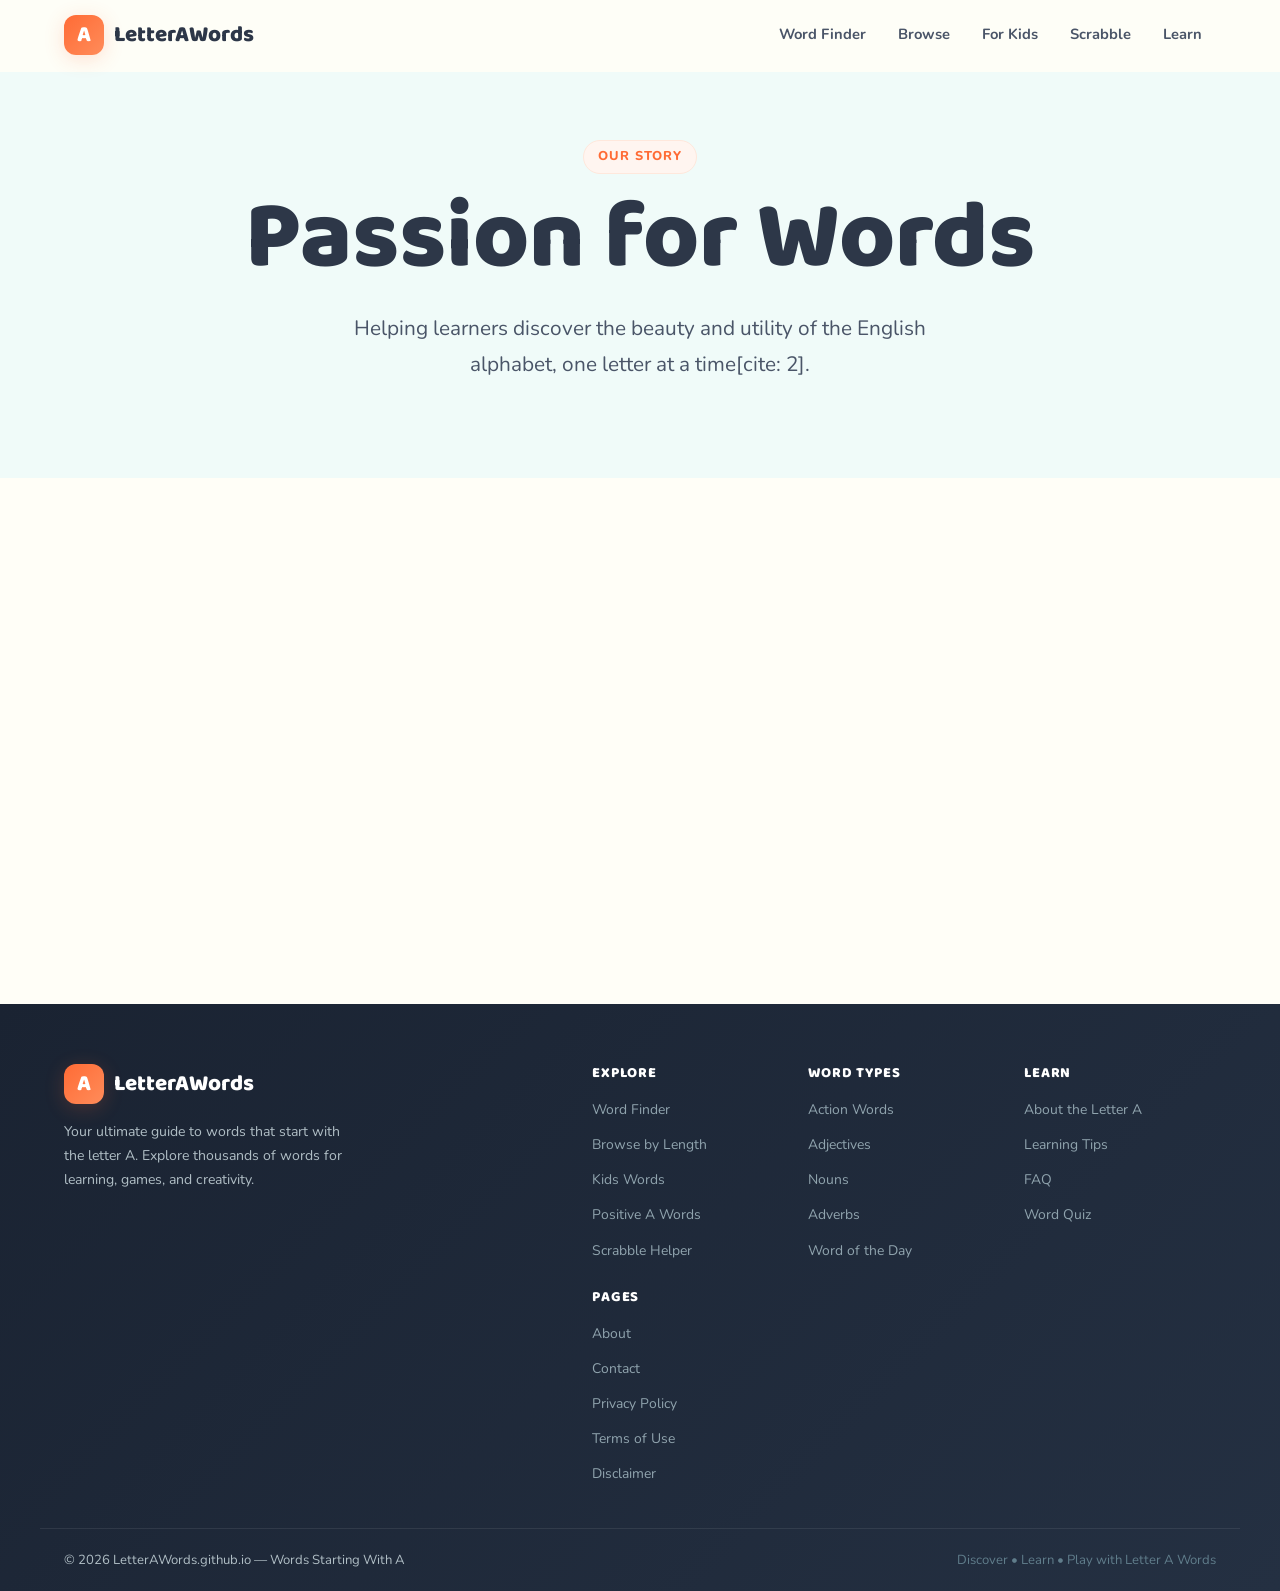
==== about.html @ 2f31f101 "Create about.html" ====
<!DOCTYPE html>
<html lang="en">
<head>
  <meta charset="UTF-8" />
  <meta name="viewport" content="width=device-width, initial-scale=1.0" />
  <title>About Us — Letter A Words</title>
  <link rel="stylesheet" href="css/style.css" />
  <link rel="icon" type="image/png" sizes="32x32" href="/favicon.png">
  <style>
    .about-hero { padding: 140px 0 60px; background: var(--bg2); text-align: center; }
    .about-content { padding: 80px 0; }
    .profile-card { 
      display: flex; 
      gap: 40px; 
      align-items: center; 
      background: var(--surface); 
      padding: 40px; 
      border-radius: var(--radius-xl); 
      border: 2px solid var(--border);
      box-shadow: var(--shadow);
    }
    .profile-text h2 { color: var(--primary); margin-bottom: 15px; }
    .profile-text p { color: var(--text2); margin-bottom: 20px; line-height: 1.8; }
    @media (max-width: 768px) {
      .profile-card { flex-direction: column; text-align: center; }
    }
  </style>
</head>
<body>
  <header id="site-header" role="banner"></header>

  <section class="about-hero">
    <div class="container">
      <div class="section-tag">Our Story</div>
      <h1 class="hero-title">Passion for <span class="highlight">Words</span></h1>
      <p class="hero-subtitle">Helping learners discover the beauty and utility of the English alphabet, one letter at a time[cite: 2].</p>
    </div>
  </section>

  <main class="about-content container">
    <div class="profile-card animate-on-scroll">
      <div class="profile-text">
        <h2>Meet the Creator</h2>
        <p>Hi, I'm <strong>Michael</strong>. As a web developer and SEO expert, I created <strong>Letter A Words</strong> to combine my technical skills with a love for educational accessibility[cite: 2].</p>
        <p>This platform was built to provide a comprehensive, 100% free resource for students, writers, and word game enthusiasts[cite: 2]. Whether you are looking for positive A words for daily affirmations or high-scoring Scrabble terms, my goal is to make your search effortless and engaging[cite: 2].</p>
        <div class="hero-stats" style="justify-content: flex-start; margin-top: 20px;">
          <div class="stat-item">
            <span class="stat-num">SEO</span>
            <span class="stat-label">Optimized</span>
          </div>
          <div class="stat-item">
            <span class="stat-num">Dev</span>
            <span class="stat-label">Focused</span>
          </div>
        </div>
      </div>
    </div>
  </main>

  <footer id="site-footer" role="contentinfo"></footer>
  <script src="components/header.js"></script>
  <script src="components/footer.js"></script>
  <script src="js/app.js"></script>
</body>
</html>
---- css/style.css ----
/* =====================================================
   Letter A Words — Main Stylesheet
   letterawords.github.io
   Educational · Bright · Animated
   ===================================================== */

@import url('https://fonts.googleapis.com/css2?family=Nunito:wght@400;600;700;800;900&family=Baloo+2:wght@400;500;600;700;800&display=swap');

/* ── CSS Variables ─────────────────────────────────── */
:root {
  --primary: #FF6B35;
  --primary-light: #FF8C5A;
  --primary-dark: #E85520;
  --secondary: #4ECDC4;
  --secondary-dark: #38B2AA;
  --accent: #FFE66D;
  --accent2: #A8EDEA;
  --purple: #C77DFF;
  --green: #52D17C;
  --blue: #4A90D9;
  --pink: #FF6B9D;

  --bg: #FFFEF7;
  --bg2: #F0FBF9;
  --bg3: #FFF5F0;
  --surface: #FFFFFF;
  --surface2: #F8FFFE;

  --text: #2D3748;
  --text2: #4A5568;
  --text3: #718096;
  --text-light: #A0AEC0;

  --border: #E8F4F2;
  --border2: #FFE8DC;

  --shadow-sm: 0 2px 8px rgba(78, 205, 196, 0.12);
  --shadow: 0 4px 20px rgba(78, 205, 196, 0.18);
  --shadow-lg: 0 8px 40px rgba(78, 205, 196, 0.22);
  --shadow-orange: 0 4px 20px rgba(255, 107, 53, 0.2);

  --radius: 16px;
  --radius-sm: 10px;
  --radius-lg: 24px;
  --radius-xl: 32px;

  --font-display: 'Baloo 2', cursive;
  --font-body: 'Nunito', sans-serif;

  --transition: 0.25s ease;
  --transition-slow: 0.4s cubic-bezier(0.34, 1.56, 0.64, 1);
}

/* ── Reset & Base ─────────────────────────────────── */
*, *::before, *::after { box-sizing: border-box; margin: 0; padding: 0; }

html { scroll-behavior: smooth; font-size: 16px; }

body {
  font-family: var(--font-body);
  background: var(--bg);
  color: var(--text);
  line-height: 1.7;
  overflow-x: hidden;
}

/* Scrollbar */
::-webkit-scrollbar { width: 8px; }
::-webkit-scrollbar-track { background: var(--bg2); }
::-webkit-scrollbar-thumb { background: var(--secondary); border-radius: 4px; }
::-webkit-scrollbar-thumb:hover { background: var(--secondary-dark); }

h1, h2, h3, h4, h5 { font-family: var(--font-display); line-height: 1.25; }
a { text-decoration: none; color: inherit; }
img { max-width: 100%; }
ul { list-style: none; }
button, input, select, textarea { font-family: var(--font-body); }

.container {
  max-width: 1200px;
  margin: 0 auto;
  padding: 0 24px;
}

/* ── Header ────────────────────────────────────────── */
#site-header {
  position: fixed;
  top: 0; left: 0; right: 0;
  z-index: 1000;
  background: rgba(255, 254, 247, 0.92);
  backdrop-filter: blur(12px);
  border-bottom: 2px solid transparent;
  transition: all 0.3s ease;
}
#site-header.scrolled {
  border-bottom-color: var(--border);
  box-shadow: 0 2px 20px rgba(78, 205, 196, 0.12);
}
.header-inner {
  max-width: 1200px;
  margin: 0 auto;
  padding: 0 24px;
  height: 70px;
  display: flex;
  align-items: center;
  gap: 32px;
}
.logo {
  display: flex;
  align-items: center;
  gap: 10px;
  font-family: var(--font-display);
  font-size: 1.4rem;
  font-weight: 800;
  color: var(--text);
}
.logo-letter {
  width: 40px; height: 40px;
  background: linear-gradient(135deg, var(--primary), var(--primary-light));
  color: white;
  border-radius: 12px;
  display: flex; align-items: center; justify-content: center;
  font-size: 1.4rem;
  font-weight: 900;
  box-shadow: var(--shadow-orange);
  animation: logoFloat 3s ease-in-out infinite;
}
@keyframes logoFloat {
  0%, 100% { transform: translateY(0); }
  50% { transform: translateY(-3px); }
}
.logo-text { color: var(--text); }
.logo:hover .logo-letter { transform: rotate(-5deg) scale(1.1); transition: transform 0.3s; }

.main-nav { margin-left: auto; }
.main-nav ul { display: flex; gap: 4px; }
.main-nav a {
  padding: 8px 14px;
  border-radius: var(--radius-sm);
  font-weight: 700;
  font-size: 0.92rem;
  color: var(--text2);
  transition: all var(--transition);
  position: relative;
}
.main-nav a::after {
  content: '';
  position: absolute;
  bottom: 4px; left: 14px; right: 14px;
  height: 2px;
  background: var(--primary);
  border-radius: 2px;
  transform: scaleX(0);
  transition: transform var(--transition);
}
.main-nav a:hover { color: var(--primary); background: var(--bg3); }
.main-nav a:hover::after { transform: scaleX(1); }

.nav-toggle {
  display: none;
  flex-direction: column;
  gap: 5px;
  background: none;
  border: none;
  cursor: pointer;
  padding: 6px;
  margin-left: auto;
}
.nav-toggle span {
  display: block;
  width: 24px; height: 3px;
  background: var(--text);
  border-radius: 2px;
  transition: all 0.3s;
}
.nav-toggle.active span:nth-child(1) { transform: rotate(45deg) translate(5px, 6px); }
.nav-toggle.active span:nth-child(2) { opacity: 0; }
.nav-toggle.active span:nth-child(3) { transform: rotate(-45deg) translate(5px, -6px); }

/* ── Hero Section ──────────────────────────────────── */
#hero {
  padding: 140px 0 80px;
  background: linear-gradient(135deg, #FFFEF7 0%, #F0FBF9 50%, #FFF5F0 100%);
  position: relative;
  overflow: hidden;
  text-align: center;
}
#hero::before {
  content: '';
  position: absolute;
  top: -80px; right: -80px;
  width: 400px; height: 400px;
  background: radial-gradient(circle, rgba(255,107,53,0.08) 0%, transparent 70%);
  border-radius: 50%;
  animation: pulse 6s ease-in-out infinite;
}
#hero::after {
  content: '';
  position: absolute;
  bottom: -60px; left: -60px;
  width: 300px; height: 300px;
  background: radial-gradient(circle, rgba(78,205,196,0.1) 0%, transparent 70%);
  border-radius: 50%;
  animation: pulse 5s ease-in-out infinite reverse;
}
@keyframes pulse {
  0%, 100% { transform: scale(1); opacity: 0.6; }
  50% { transform: scale(1.1); opacity: 1; }
}

.hero-badge {
  display: inline-flex;
  align-items: center;
  gap: 6px;
  background: rgba(255,107,53,0.1);
  color: var(--primary);
  padding: 6px 16px;
  border-radius: 99px;
  font-size: 0.85rem;
  font-weight: 700;
  margin-bottom: 24px;
  border: 1.5px solid rgba(255,107,53,0.2);
  animation: fadeSlideDown 0.6s ease both;
}
.hero-badge .badge-dot {
  width: 8px; height: 8px;
  background: var(--primary);
  border-radius: 50%;
  animation: blink 2s ease-in-out infinite;
}
@keyframes blink { 0%,100%{opacity:1} 50%{opacity:0.3} }

.hero-title {
  font-size: clamp(3rem, 8vw, 6rem);
  font-weight: 900;
  line-height: 1.1;
  margin-bottom: 20px;
  animation: fadeSlideDown 0.7s 0.1s ease both;
}
.hero-title .letter-a-big {
  display: inline-block;
  background: linear-gradient(135deg, var(--primary), var(--purple));
  -webkit-background-clip: text;
  -webkit-text-fill-color: transparent;
  background-clip: text;
  animation: colorShift 4s ease-in-out infinite;
}
@keyframes colorShift {
  0%, 100% { filter: hue-rotate(0deg); }
  50% { filter: hue-rotate(20deg); }
}
.hero-subtitle {
  font-size: clamp(1.05rem, 2vw, 1.3rem);
  color: var(--text2);
  max-width: 600px;
  margin: 0 auto 36px;
  animation: fadeSlideDown 0.8s 0.2s ease both;
}

/* Hero Quick Search */
.hero-search {
  display: flex;
  align-items: center;
  max-width: 560px;
  margin: 0 auto 40px;
  background: var(--surface);
  border-radius: 99px;
  padding: 6px;
  box-shadow: var(--shadow-lg), 0 0 0 3px rgba(78,205,196,0.1);
  animation: fadeSlideDown 0.9s 0.3s ease both;
  border: 2px solid var(--border);
  transition: box-shadow 0.3s;
}
.hero-search:focus-within {
  box-shadow: var(--shadow-lg), 0 0 0 4px rgba(78,205,196,0.25);
  border-color: var(--secondary);
}
.hero-search input {
  flex: 1;
  border: none;
  outline: none;
  background: none;
  padding: 10px 16px;
  font-size: 1.05rem;
  color: var(--text);
  font-weight: 600;
}
.hero-search input::placeholder { color: var(--text-light); font-weight: 400; }
.hero-search button {
  padding: 10px 26px;
  background: linear-gradient(135deg, var(--primary), var(--primary-dark));
  color: white;
  border: none;
  border-radius: 99px;
  font-size: 1rem;
  font-weight: 800;
  cursor: pointer;
  transition: all var(--transition-slow);
  box-shadow: var(--shadow-orange);
}
.hero-search button:hover { transform: scale(1.04); box-shadow: 0 6px 24px rgba(255,107,53,0.35); }

.hero-stats {
  display: flex;
  justify-content: center;
  gap: 32px;
  flex-wrap: wrap;
  animation: fadeSlideDown 1s 0.4s ease both;
}
.stat-item { text-align: center; }
.stat-num {
  font-family: var(--font-display);
  font-size: 2rem;
  font-weight: 900;
  color: var(--primary);
  display: block;
}
.stat-label {
  font-size: 0.8rem;
  color: var(--text3);
  font-weight: 700;
  text-transform: uppercase;
  letter-spacing: 0.05em;
}

/* Floating letters decoration */
.hero-floaters {
  position: absolute;
  top: 0; left: 0; right: 0; bottom: 0;
  pointer-events: none;
  overflow: hidden;
}
.floater {
  position: absolute;
  font-family: var(--font-display);
  font-weight: 900;
  color: rgba(78,205,196,0.08);
  font-size: clamp(3rem, 8vw, 8rem);
  animation: floatUp linear infinite;
  user-select: none;
}
@keyframes floatUp {
  from { transform: translateY(110%) rotate(0deg); opacity: 0; }
  10% { opacity: 1; }
  90% { opacity: 1; }
  to { transform: translateY(-110%) rotate(15deg); opacity: 0; }
}

/* ── Section Shared Styles ─────────────────────────── */
section { padding: 80px 0; }
.section-header {
  text-align: center;
  margin-bottom: 52px;
}
.section-tag {
  display: inline-block;
  background: var(--bg3);
  color: var(--primary);
  padding: 5px 14px;
  border-radius: 99px;
  font-size: 0.8rem;
  font-weight: 800;
  text-transform: uppercase;
  letter-spacing: 0.08em;
  margin-bottom: 12px;
  border: 1.5px solid var(--border2);
}
.section-title {
  font-size: clamp(2rem, 4vw, 2.8rem);
  font-weight: 900;
  color: var(--text);
  margin-bottom: 14px;
}
.section-title .highlight {
  color: var(--primary);
  position: relative;
}
.section-title .highlight::after {
  content: '';
  position: absolute;
  left: 0; right: 0;
  bottom: -3px;
  height: 4px;
  background: linear-gradient(90deg, var(--primary), var(--accent));
  border-radius: 2px;
}
.section-desc {
  font-size: 1.05rem;
  color: var(--text2);
  max-width: 560px;
  margin: 0 auto;
}

/* ── Word Finder Section ───────────────────────────── */
#finder { background: var(--bg2); }

.finder-controls {
  display: flex;
  gap: 12px;
  flex-wrap: wrap;
  margin-bottom: 28px;
  align-items: center;
}
.search-wrapper {
  flex: 1;
  min-width: 240px;
  position: relative;
}
.search-wrapper input {
  width: 100%;
  padding: 14px 50px 14px 20px;
  border: 2px solid var(--border);
  border-radius: var(--radius);
  font-size: 1rem;
  background: var(--surface);
  color: var(--text);
  font-weight: 600;
  transition: border-color 0.25s;
  outline: none;
}
.search-wrapper input:focus { border-color: var(--secondary); box-shadow: 0 0 0 3px rgba(78,205,196,0.12); }
.search-wrapper .search-icon {
  position: absolute;
  right: 16px; top: 50%;
  transform: translateY(-50%);
  color: var(--text3);
  font-size: 1.2rem;
}
.filter-btn {
  padding: 12px 20px;
  border: 2px solid var(--border);
  border-radius: var(--radius);
  background: var(--surface);
  color: var(--text2);
  font-size: 0.9rem;
  font-weight: 700;
  cursor: pointer;
  transition: all var(--transition);
}
.filter-btn:hover, .filter-btn.active {
  background: var(--primary);
  border-color: var(--primary);
  color: white;
}

.length-tabs {
  display: flex;
  gap: 8px;
  flex-wrap: wrap;
  margin-bottom: 28px;
}
.length-tab {
  padding: 8px 16px;
  border-radius: 99px;
  border: 2px solid var(--border);
  background: var(--surface);
  font-weight: 700;
  font-size: 0.85rem;
  cursor: pointer;
  transition: all var(--transition);
  color: var(--text2);
}
.length-tab:hover { border-color: var(--secondary); color: var(--secondary-dark); }
.length-tab.active {
  background: var(--secondary);
  border-color: var(--secondary);
  color: white;
}

.words-grid {
  display: grid;
  grid-template-columns: repeat(auto-fill, minmax(240px, 1fr));
  gap: 16px;
}
.word-card {
  background: var(--surface);
  border-radius: var(--radius);
  padding: 20px;
  border: 2px solid var(--border);
  transition: all var(--transition-slow);
  cursor: pointer;
  position: relative;
  overflow: hidden;
}
.word-card::before {
  content: '';
  position: absolute;
  top: 0; left: 0;
  width: 4px;
  height: 100%;
  background: var(--secondary);
  transform: scaleY(0);
  transform-origin: top;
  transition: transform var(--transition);
}
.word-card:hover { border-color: var(--secondary); transform: translateY(-3px); box-shadow: var(--shadow); }
.word-card:hover::before { transform: scaleY(1); }
.word-card .wc-word {
  font-family: var(--font-display);
  font-size: 1.5rem;
  font-weight: 800;
  color: var(--primary);
  margin-bottom: 4px;
}
.word-card .wc-pos {
  display: inline-block;
  background: var(--bg3);
  color: var(--primary-dark);
  padding: 2px 10px;
  border-radius: 99px;
  font-size: 0.72rem;
  font-weight: 700;
  text-transform: uppercase;
  letter-spacing: 0.05em;
  margin-bottom: 8px;
}
.word-card .wc-def {
  font-size: 0.88rem;
  color: var(--text2);
  line-height: 1.5;
}

/* No results */
.no-results {
  text-align: center;
  padding: 60px 20px;
  color: var(--text3);
  grid-column: 1 / -1;
}
.no-results .nr-emoji { font-size: 3rem; margin-bottom: 12px; }
.no-results p { font-size: 1.1rem; font-weight: 600; }

/* Pagination */
.pagination {
  display: flex;
  justify-content: center;
  gap: 8px;
  margin-top: 32px;
  flex-wrap: wrap;
}
.page-btn {
  width: 40px; height: 40px;
  border-radius: 10px;
  border: 2px solid var(--border);
  background: var(--surface);
  cursor: pointer;
  font-weight: 700;
  color: var(--text2);
  transition: all var(--transition);
  font-size: 0.9rem;
}
.page-btn:hover { border-color: var(--secondary); color: var(--secondary-dark); }
.page-btn.active { background: var(--primary); border-color: var(--primary); color: white; }
.page-btn:disabled { opacity: 0.4; cursor: not-allowed; }

/* ── Browse by Length ──────────────────────────────── */
#browse { background: var(--bg); }

.browse-grid {
  display: grid;
  grid-template-columns: repeat(auto-fill, minmax(140px, 1fr));
  gap: 16px;
  margin-bottom: 40px;
}
.length-card {
  background: var(--surface);
  border-radius: var(--radius);
  padding: 24px 16px;
  text-align: center;
  border: 2px solid var(--border);
  cursor: pointer;
  transition: all var(--transition-slow);
}
.length-card:hover, .length-card.selected {
  border-color: var(--primary);
  background: var(--bg3);
  transform: translateY(-4px);
  box-shadow: var(--shadow-orange);
}
.length-card .lc-num {
  font-family: var(--font-display);
  font-size: 2.4rem;
  font-weight: 900;
  color: var(--primary);
  line-height: 1;
}
.length-card .lc-label { font-size: 0.8rem; color: var(--text3); font-weight: 700; }
.length-card .lc-count { font-size: 0.75rem; color: var(--secondary-dark); font-weight: 600; margin-top: 4px; }

.browse-results { display: none; }
.browse-results.active { display: block; animation: fadeIn 0.4s ease; }

/* ── Word of the Day ───────────────────────────────── */
#wotd { background: linear-gradient(135deg, var(--bg3), var(--bg2)); }

.wotd-card {
  max-width: 700px;
  margin: 0 auto;
  background: var(--surface);
  border-radius: var(--radius-xl);
  padding: 48px;
  text-align: center;
  box-shadow: var(--shadow-lg);
  border: 2px solid var(--border2);
  position: relative;
  overflow: hidden;
}
.wotd-card::after {
  content: '"A"';
  position: absolute;
  right: -20px; top: -30px;
  font-family: var(--font-display);
  font-size: 12rem;
  font-weight: 900;
  color: rgba(255, 107, 53, 0.04);
  pointer-events: none;
}
.wotd-badge {
  display: inline-flex;
  align-items: center;
  gap: 6px;
  background: linear-gradient(135deg, var(--accent), #FFD93D);
  color: #7B5E00;
  padding: 6px 18px;
  border-radius: 99px;
  font-size: 0.8rem;
  font-weight: 800;
  text-transform: uppercase;
  letter-spacing: 0.08em;
  margin-bottom: 20px;
}
.wotd-word {
  font-size: clamp(3rem, 8vw, 5rem);
  font-weight: 900;
  color: var(--primary);
  margin-bottom: 8px;
  animation: wordPop 0.5s var(--transition-slow) both;
}
@keyframes wordPop {
  from { transform: scale(0.8); opacity: 0; }
  to { transform: scale(1); opacity: 1; }
}
.wotd-pos {
  display: inline-block;
  background: var(--bg3);
  color: var(--primary);
  padding: 4px 14px;
  border-radius: 99px;
  font-weight: 700;
  font-size: 0.85rem;
  margin-bottom: 16px;
}
.wotd-definition {
  font-size: 1.15rem;
  color: var(--text2);
  margin-bottom: 24px;
  line-height: 1.7;
}
.wotd-example {
  background: var(--bg2);
  border-radius: var(--radius);
  padding: 16px 24px;
  font-style: italic;
  color: var(--text3);
  border-left: 4px solid var(--secondary);
  text-align: left;
  margin-bottom: 28px;
}
.wotd-btn {
  padding: 12px 32px;
  background: linear-gradient(135deg, var(--secondary), var(--secondary-dark));
  color: white;
  border: none;
  border-radius: 99px;
  font-size: 1rem;
  font-weight: 800;
  cursor: pointer;
  transition: all var(--transition-slow);
}
.wotd-btn:hover { transform: scale(1.05); box-shadow: 0 6px 24px rgba(78,205,196,0.35); }

/* ── Kids Section ──────────────────────────────────── */
#kids { background: var(--bg); }

.kids-grid {
  display: grid;
  grid-template-columns: repeat(auto-fill, minmax(160px, 1fr));
  gap: 16px;
}
.kid-card {
  background: var(--surface);
  border-radius: var(--radius-lg);
  padding: 24px 16px;
  text-align: center;
  border: 2px solid var(--border);
  cursor: pointer;
  transition: all var(--transition-slow);
}
.kid-card:nth-child(3n+1) { border-top: 4px solid var(--primary); }
.kid-card:nth-child(3n+2) { border-top: 4px solid var(--secondary); }
.kid-card:nth-child(3n+3) { border-top: 4px solid var(--purple); }
.kid-card:hover { transform: translateY(-6px) rotate(-1deg); box-shadow: var(--shadow-lg); }
.kid-card .kid-emoji { font-size: 2.8rem; display: block; margin-bottom: 10px; }
.kid-card .kid-word {
  font-family: var(--font-display);
  font-size: 1.3rem;
  font-weight: 800;
  color: var(--text);
  margin-bottom: 6px;
  text-transform: capitalize;
}
.kid-card .kid-def { font-size: 0.78rem; color: var(--text3); line-height: 1.4; }

/* ── Positive A Words ──────────────────────────────── */
#positive { background: var(--bg3); }

.positive-grid {
  display: grid;
  grid-template-columns: repeat(auto-fill, minmax(220px, 1fr));
  gap: 14px;
}
.positive-card {
  background: var(--surface);
  border-radius: var(--radius);
  padding: 18px 20px;
  border: 2px solid var(--border2);
  display: flex;
  align-items: flex-start;
  gap: 12px;
  transition: all var(--transition-slow);
}
.positive-card:hover { transform: translateY(-3px); box-shadow: var(--shadow-orange); border-color: var(--primary-light); }
.positive-card .pc-dot {
  width: 10px; height: 10px;
  border-radius: 50%;
  background: var(--primary);
  flex-shrink: 0;
  margin-top: 7px;
}
.positive-card .pc-word { font-weight: 800; font-size: 1.05rem; color: var(--text); margin-bottom: 2px; text-transform: capitalize; }
.positive-card .pc-def { font-size: 0.82rem; color: var(--text3); }

/* ── Action Words ──────────────────────────────────── */
#action { background: var(--bg2); }

.action-grid {
  display: grid;
  grid-template-columns: repeat(auto-fill, minmax(200px, 1fr));
  gap: 12px;
}
.action-card {
  background: var(--surface);
  border-radius: var(--radius);
  padding: 16px 18px;
  border: 2px solid var(--border);
  display: flex;
  align-items: center;
  gap: 12px;
  transition: all var(--transition);
  cursor: default;
}
.action-card:hover { border-color: var(--secondary); background: var(--bg2); }
.action-card .ac-icon {
  width: 36px; height: 36px;
  border-radius: 10px;
  background: var(--bg3);
  display: flex; align-items: center; justify-content: center;
  font-size: 1.1rem;
  flex-shrink: 0;
}
.action-card .ac-word { font-weight: 800; font-size: 0.95rem; color: var(--text); text-transform: capitalize; }
.action-card .ac-def { font-size: 0.75rem; color: var(--text3); line-height: 1.3; margin-top: 2px; }

/* ── Scrabble Section ──────────────────────────────── */
#scrabble { background: var(--bg); }

.scrabble-intro {
  background: var(--surface);
  border-radius: var(--radius-lg);
  padding: 28px 32px;
  border: 2px solid var(--border);
  margin-bottom: 32px;
  display: flex;
  align-items: center;
  gap: 20px;
}
.scrabble-icon {
  width: 60px; height: 60px;
  background: linear-gradient(135deg, var(--primary), var(--primary-light));
  border-radius: var(--radius);
  display: flex; align-items: center; justify-content: center;
  font-size: 1.8rem;
  flex-shrink: 0;
}
.scrabble-grid {
  display: grid;
  grid-template-columns: repeat(auto-fill, minmax(180px, 1fr));
  gap: 12px;
}
.scrabble-card {
  background: var(--surface);
  border-radius: var(--radius);
  padding: 16px 18px;
  border: 2px solid var(--border);
  display: flex;
  align-items: center;
  justify-content: space-between;
  transition: all var(--transition);
}
.scrabble-card:hover { border-color: var(--accent); transform: scale(1.02); }
.sc-word { font-family: var(--font-display); font-size: 1.3rem; font-weight: 800; color: var(--text); text-transform: uppercase; }
.sc-points {
  background: linear-gradient(135deg, var(--accent), #FFD93D);
  color: #7B5E00;
  padding: 4px 12px;
  border-radius: 99px;
  font-size: 0.85rem;
  font-weight: 800;
}

/* ── Quiz Section ──────────────────────────────────── */
#quiz { background: linear-gradient(135deg, #F0FBF9, #FFF5F0); }

.quiz-container {
  max-width: 700px;
  margin: 0 auto;
}
.quiz-card {
  background: var(--surface);
  border-radius: var(--radius-xl);
  padding: 40px;
  box-shadow: var(--shadow-lg);
  border: 2px solid var(--border);
  text-align: center;
}
.quiz-progress {
  height: 8px;
  background: var(--border);
  border-radius: 99px;
  margin-bottom: 32px;
  overflow: hidden;
}
.quiz-progress-bar {
  height: 100%;
  background: linear-gradient(90deg, var(--primary), var(--secondary));
  border-radius: 99px;
  transition: width 0.5s ease;
}
.quiz-question {
  font-size: 1.3rem;
  font-weight: 700;
  color: var(--text);
  margin-bottom: 8px;
  font-family: var(--font-display);
}
.quiz-word {
  font-size: 3rem;
  font-weight: 900;
  color: var(--primary);
  font-family: var(--font-display);
  margin-bottom: 32px;
}
.quiz-options {
  display: grid;
  grid-template-columns: 1fr 1fr;
  gap: 12px;
  margin-bottom: 28px;
}
.quiz-opt {
  padding: 14px 18px;
  border: 2px solid var(--border);
  border-radius: var(--radius);
  background: var(--surface);
  cursor: pointer;
  font-weight: 700;
  font-size: 0.9rem;
  text-align: left;
  transition: all var(--transition);
  color: var(--text2);
}
.quiz-opt:hover { border-color: var(--secondary); background: var(--bg2); color: var(--text); }
.quiz-opt.correct { background: rgba(82, 209, 124, 0.1); border-color: var(--green); color: #1a7a42; }
.quiz-opt.wrong { background: rgba(255, 107, 53, 0.08); border-color: var(--primary); color: var(--primary-dark); }
.quiz-score-display {
  font-family: var(--font-display);
  font-size: 1.1rem;
  color: var(--text3);
}
.quiz-score-display span { color: var(--primary); font-weight: 900; }

/* ── Learn Section ─────────────────────────────────── */
#learn { background: var(--bg); }

.learn-grid {
  display: grid;
  grid-template-columns: repeat(auto-fit, minmax(320px, 1fr));
  gap: 24px;
}
.learn-card {
  background: var(--surface);
  border-radius: var(--radius-lg);
  padding: 32px;
  border: 2px solid var(--border);
  transition: all var(--transition);
}
.learn-card:hover { border-color: var(--secondary); box-shadow: var(--shadow); transform: translateY(-2px); }
.learn-card .lc-icon { font-size: 2.2rem; margin-bottom: 16px; }
.learn-card h3 { font-size: 1.3rem; font-weight: 800; margin-bottom: 12px; color: var(--text); }
.learn-card p { font-size: 0.92rem; color: var(--text2); line-height: 1.7; }

/* ── About / Tips Section ──────────────────────────── */
#tips { background: var(--bg3); }

.tips-content {
  display: grid;
  grid-template-columns: 1fr 1fr;
  gap: 40px;
  align-items: start;
}
.tips-text h3 { font-size: 1.5rem; font-weight: 800; margin-bottom: 14px; color: var(--text); }
.tips-text p { font-size: 0.95rem; color: var(--text2); margin-bottom: 16px; line-height: 1.7; }
.tips-list { display: flex; flex-direction: column; gap: 12px; }
.tip-item {
  background: var(--surface);
  border-radius: var(--radius);
  padding: 16px 20px;
  display: flex;
  gap: 12px;
  align-items: flex-start;
  border: 2px solid var(--border);
  transition: border-color 0.2s;
}
.tip-item:hover { border-color: var(--primary-light); }
.tip-num {
  width: 28px; height: 28px;
  background: linear-gradient(135deg, var(--primary), var(--primary-light));
  color: white;
  border-radius: 8px;
  display: flex; align-items: center; justify-content: center;
  font-weight: 900;
  font-size: 0.85rem;
  flex-shrink: 0;
}
.tip-item p { font-size: 0.9rem; color: var(--text2); }

/* ── FAQ Section ───────────────────────────────────── */
#faq { background: var(--bg2); }

.faq-list { max-width: 780px; margin: 0 auto; }
.faq-item {
  background: var(--surface);
  border-radius: var(--radius);
  margin-bottom: 12px;
  border: 2px solid var(--border);
  overflow: hidden;
  transition: border-color 0.2s;
}
.faq-item.open { border-color: var(--secondary); }
.faq-question {
  width: 100%;
  background: none;
  border: none;
  text-align: left;
  padding: 20px 24px;
  cursor: pointer;
  font-family: var(--font-body);
  font-size: 1rem;
  font-weight: 700;
  color: var(--text);
  display: flex;
  align-items: center;
  justify-content: space-between;
  gap: 12px;
}
.faq-question .fq-icon {
  width: 28px; height: 28px;
  border-radius: 50%;
  border: 2px solid var(--border);
  display: flex; align-items: center; justify-content: center;
  font-size: 1.2rem;
  flex-shrink: 0;
  transition: all 0.3s;
  color: var(--text3);
}
.faq-item.open .fq-icon { background: var(--secondary); border-color: var(--secondary); color: white; transform: rotate(45deg); }
.faq-answer {
  max-height: 0;
  overflow: hidden;
  transition: max-height 0.4s ease, padding 0.3s;
}
.faq-answer-inner {
  padding: 0 24px 20px;
  font-size: 0.92rem;
  color: var(--text2);
  line-height: 1.7;
}

/* ── Footer ────────────────────────────────────────── */
#site-footer {
  background: linear-gradient(135deg, #1a2332, #243042);
  color: #B0BEC5;
}
.footer-inner {
  max-width: 1200px;
  margin: 0 auto;
  padding: 60px 24px 40px;
  display: grid;
  grid-template-columns: 1.5fr 2fr;
  gap: 60px;
}
.footer-logo {
  display: flex;
  align-items: center;
  gap: 10px;
  font-family: var(--font-display);
  font-size: 1.4rem;
  font-weight: 800;
  color: white;
  margin-bottom: 16px;
}
.footer-brand p { font-size: 0.88rem; line-height: 1.7; max-width: 280px; }
.footer-links { display: grid; grid-template-columns: repeat(3, 1fr); gap: 24px; }
.footer-col h4 { color: white; font-weight: 800; font-size: 0.9rem; text-transform: uppercase; letter-spacing: 0.06em; margin-bottom: 14px; }
.footer-col ul { display: flex; flex-direction: column; gap: 8px; }
.footer-col a { font-size: 0.87rem; color: #90A4AE; transition: color 0.2s; }
.footer-col a:hover { color: var(--secondary); }
.footer-bottom {
  border-top: 1px solid rgba(255,255,255,0.08);
  padding: 20px 24px;
  max-width: 1200px;
  margin: 0 auto;
  display: flex;
  align-items: center;
  justify-content: space-between;
  gap: 16px;
  flex-wrap: wrap;
  font-size: 0.82rem;
}
.footer-tagline { color: #607D8B; }

/* ── Animations ────────────────────────────────────── */
@keyframes fadeIn { from { opacity: 0; } to { opacity: 1; } }
@keyframes fadeSlideDown { from { opacity: 0; transform: translateY(-20px); } to { opacity: 1; transform: translateY(0); } }
@keyframes fadeSlideUp { from { opacity: 0; transform: translateY(20px); } to { opacity: 1; transform: translateY(0); } }
@keyframes fadeSlideRight { from { opacity: 0; transform: translateX(-20px); } to { opacity: 1; transform: translateX(0); } }
@keyframes scaleIn { from { opacity: 0; transform: scale(0.92); } to { opacity: 1; transform: scale(1); } }

.animate-on-scroll {
  opacity: 0;
  transform: translateY(24px);
  transition: opacity 0.6s ease, transform 0.6s ease;
}
.animate-on-scroll.in-view { opacity: 1; transform: translateY(0); }
.animate-delay-1 { transition-delay: 0.1s; }
.animate-delay-2 { transition-delay: 0.2s; }
.animate-delay-3 { transition-delay: 0.3s; }
.animate-delay-4 { transition-delay: 0.4s; }

/* ── Buttons & Utilities ───────────────────────────── */
.btn-primary {
  display: inline-flex;
  align-items: center;
  gap: 8px;
  padding: 13px 28px;
  background: linear-gradient(135deg, var(--primary), var(--primary-dark));
  color: white;
  border-radius: 99px;
  font-weight: 800;
  font-size: 1rem;
  border: none;
  cursor: pointer;
  transition: all var(--transition-slow);
  box-shadow: var(--shadow-orange);
}
.btn-primary:hover { transform: translateY(-2px) scale(1.03); box-shadow: 0 8px 28px rgba(255,107,53,0.4); }
.btn-secondary {
  display: inline-flex;
  align-items: center;
  gap: 8px;
  padding: 12px 26px;
  background: var(--surface);
  color: var(--text);
  border-radius: 99px;
  font-weight: 800;
  font-size: 0.95rem;
  border: 2px solid var(--border);
  cursor: pointer;
  transition: all var(--transition);
}
.btn-secondary:hover { border-color: var(--secondary); color: var(--secondary-dark); }

/* ── Responsive ────────────────────────────────────── */
@media (max-width: 900px) {
  .tips-content { grid-template-columns: 1fr; }
  .footer-inner { grid-template-columns: 1fr; gap: 32px; }
  .footer-links { grid-template-columns: repeat(2, 1fr); }
}

@media (max-width: 700px) {
  section { padding: 60px 0; }
  .main-nav { display: none; position: absolute; top: 70px; left: 0; right: 0; background: var(--surface); flex-direction: column; padding: 16px; box-shadow: var(--shadow); }
  .main-nav.open { display: flex; }
  .main-nav ul { flex-direction: column; gap: 4px; }
  .nav-toggle { display: flex; }
  .header-inner { gap: 16px; }
  .quiz-options { grid-template-columns: 1fr; }
  .footer-links { grid-template-columns: 1fr 1fr; }
  .footer-bottom { flex-direction: column; text-align: center; }
  .hero-stats { gap: 20px; }
  .wotd-card { padding: 28px; }
  .scrabble-intro { flex-direction: column; text-align: center; }
  .browse-grid { grid-template-columns: repeat(auto-fill, minmax(110px, 1fr)); }
}

@media (max-width: 480px) {
  .footer-links { grid-template-columns: 1fr; }
  .kids-grid { grid-template-columns: repeat(2, 1fr); }
  .positive-grid { grid-template-columns: 1fr; }
}
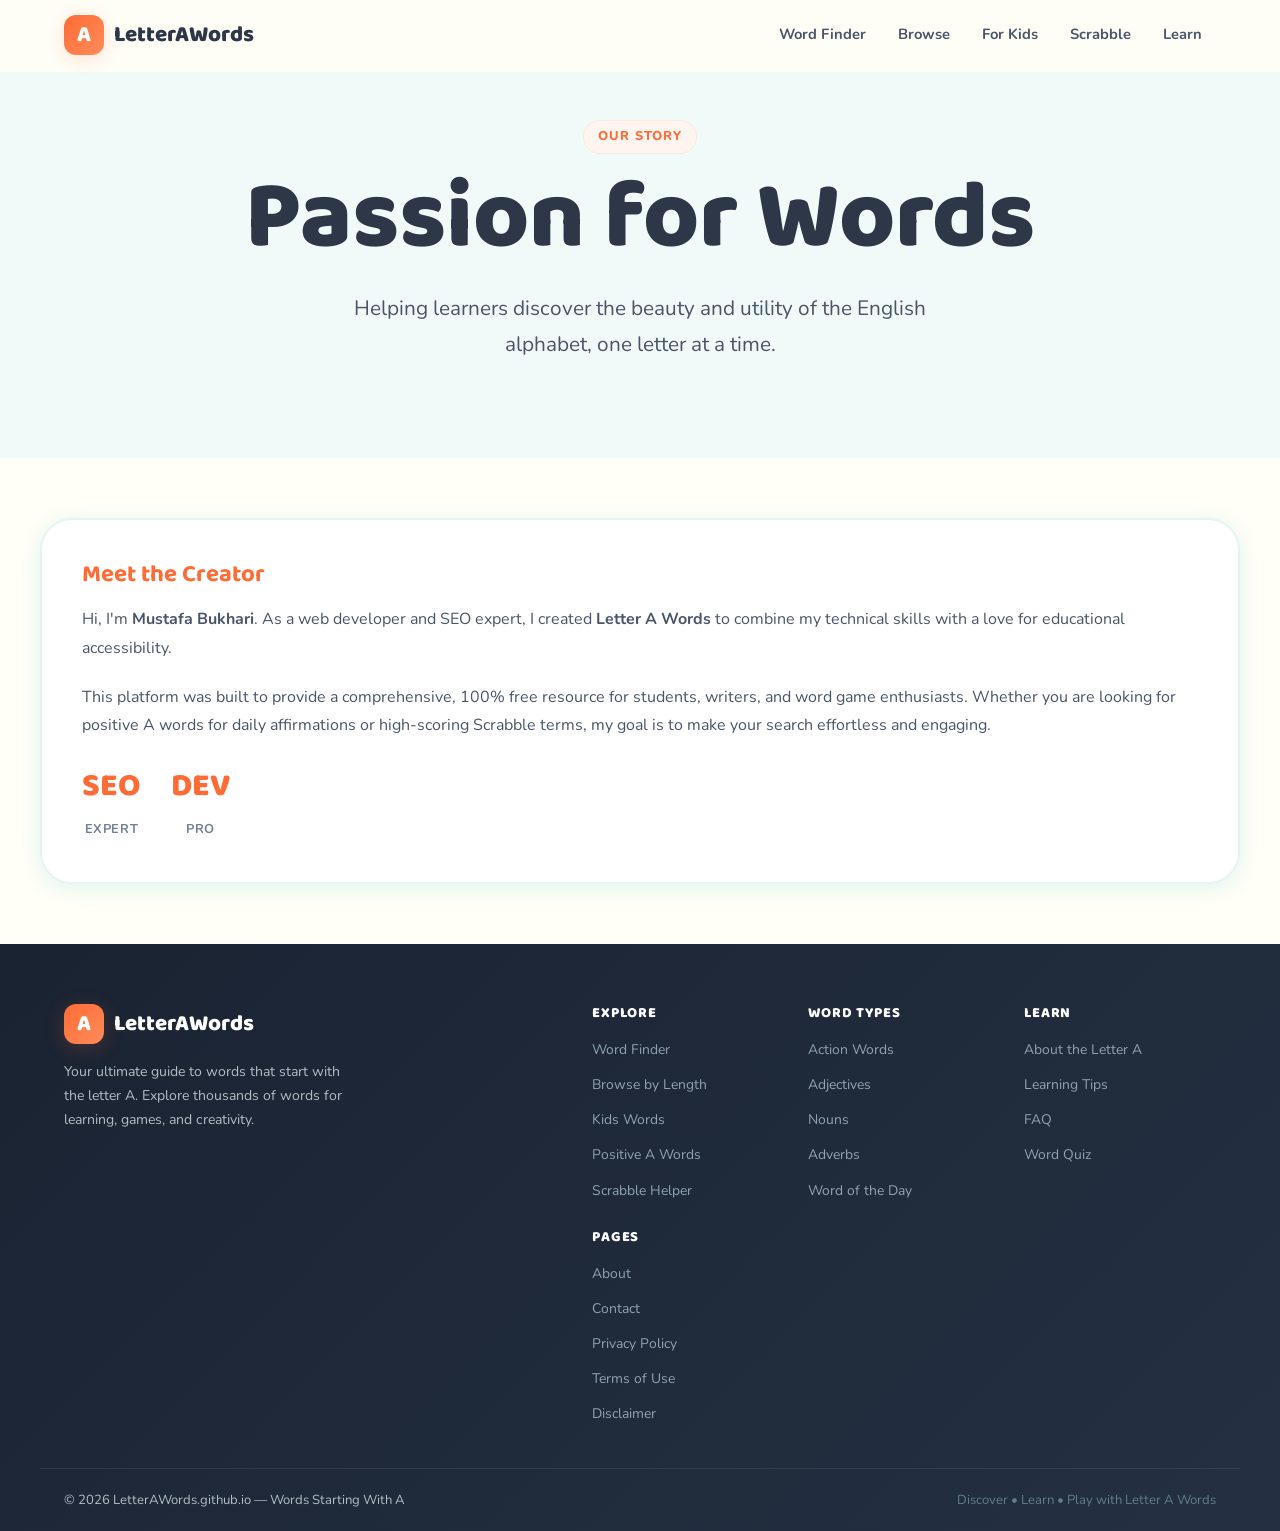
==== commit 04362381: "Update about.html" ====
--- a/about.html
+++ b/about.html
@@ -7,8 +7,15 @@
   <link rel="stylesheet" href="css/style.css" />
   <link rel="icon" type="image/png" sizes="32x32" href="/favicon.png">
   <style>
-    .about-hero { padding: 140px 0 60px; background: var(--bg2); text-align: center; }
-    .about-content { padding: 80px 0; }
+    /* Prevent content from being hidden behind headers */
+    .about-hero { 
+      padding: 120px 0 60px; 
+      background: var(--bg2); 
+      text-align: center; 
+    }
+    
+    .about-content { padding: 60px 0; }
+    
     .profile-card { 
       display: flex; 
       gap: 40px; 
@@ -18,11 +25,18 @@
       border-radius: var(--radius-xl); 
       border: 2px solid var(--border);
       box-shadow: var(--shadow);
+      opacity: 1 !important; /* Forces visibility */
     }
+    
     .profile-text h2 { color: var(--primary); margin-bottom: 15px; }
-    .profile-text p { color: var(--text2); margin-bottom: 20px; line-height: 1.8; }
+    .profile-text p { color: var(--text2); margin-bottom: 20px; line-height: 1.8; text-align: left; }
+    
+    .stat-item { text-align: center; }
+
     @media (max-width: 768px) {
-      .profile-card { flex-direction: column; text-align: center; }
+      .profile-card { flex-direction: column; text-align: center; padding: 30px 20px; }
+      .profile-text p { text-align: center; }
+      .about-hero { padding-top: 100px; }
     }
   </style>
 </head>
@@ -33,24 +47,26 @@
     <div class="container">
       <div class="section-tag">Our Story</div>
       <h1 class="hero-title">Passion for <span class="highlight">Words</span></h1>
-      <p class="hero-subtitle">Helping learners discover the beauty and utility of the English alphabet, one letter at a time[cite: 2].</p>
+      <p class="hero-subtitle">Helping learners discover the beauty and utility of the English alphabet, one letter at a time.</p>
     </div>
   </section>
 
   <main class="about-content container">
-    <div class="profile-card animate-on-scroll">
+    <!-- Removed animate-on-scroll to prevent blank page issues -->
+    <div class="profile-card">
       <div class="profile-text">
         <h2>Meet the Creator</h2>
-        <p>Hi, I'm <strong>Michael</strong>. As a web developer and SEO expert, I created <strong>Letter A Words</strong> to combine my technical skills with a love for educational accessibility[cite: 2].</p>
-        <p>This platform was built to provide a comprehensive, 100% free resource for students, writers, and word game enthusiasts[cite: 2]. Whether you are looking for positive A words for daily affirmations or high-scoring Scrabble terms, my goal is to make your search effortless and engaging[cite: 2].</p>
-        <div class="hero-stats" style="justify-content: flex-start; margin-top: 20px;">
+        <p>Hi, I'm <strong>Mustafa Bukhari</strong>. As a web developer and SEO expert, I created <strong>Letter A Words</strong> to combine my technical skills with a love for educational accessibility.</p>
+        <p>This platform was built to provide a comprehensive, 100% free resource for students, writers, and word game enthusiasts. Whether you are looking for positive A words for daily affirmations or high-scoring Scrabble terms, my goal is to make your search effortless and engaging.</p>
+        
+        <div class="hero-stats" style="justify-content: flex-start; margin-top: 20px; display: flex; gap: 30px;">
           <div class="stat-item">
-            <span class="stat-num">SEO</span>
-            <span class="stat-label">Optimized</span>
+            <span class="stat-num" style="display:block; font-weight:900; color:var(--primary);">SEO</span>
+            <span class="stat-label">Expert</span>
           </div>
           <div class="stat-item">
-            <span class="stat-num">Dev</span>
-            <span class="stat-label">Focused</span>
+            <span class="stat-num" style="display:block; font-weight:900; color:var(--primary);">DEV</span>
+            <span class="stat-label">Pro</span>
           </div>
         </div>
       </div>
@@ -58,6 +74,7 @@
   </main>
 
   <footer id="site-footer" role="contentinfo"></footer>
+  
   <script src="components/header.js"></script>
   <script src="components/footer.js"></script>
   <script src="js/app.js"></script>
